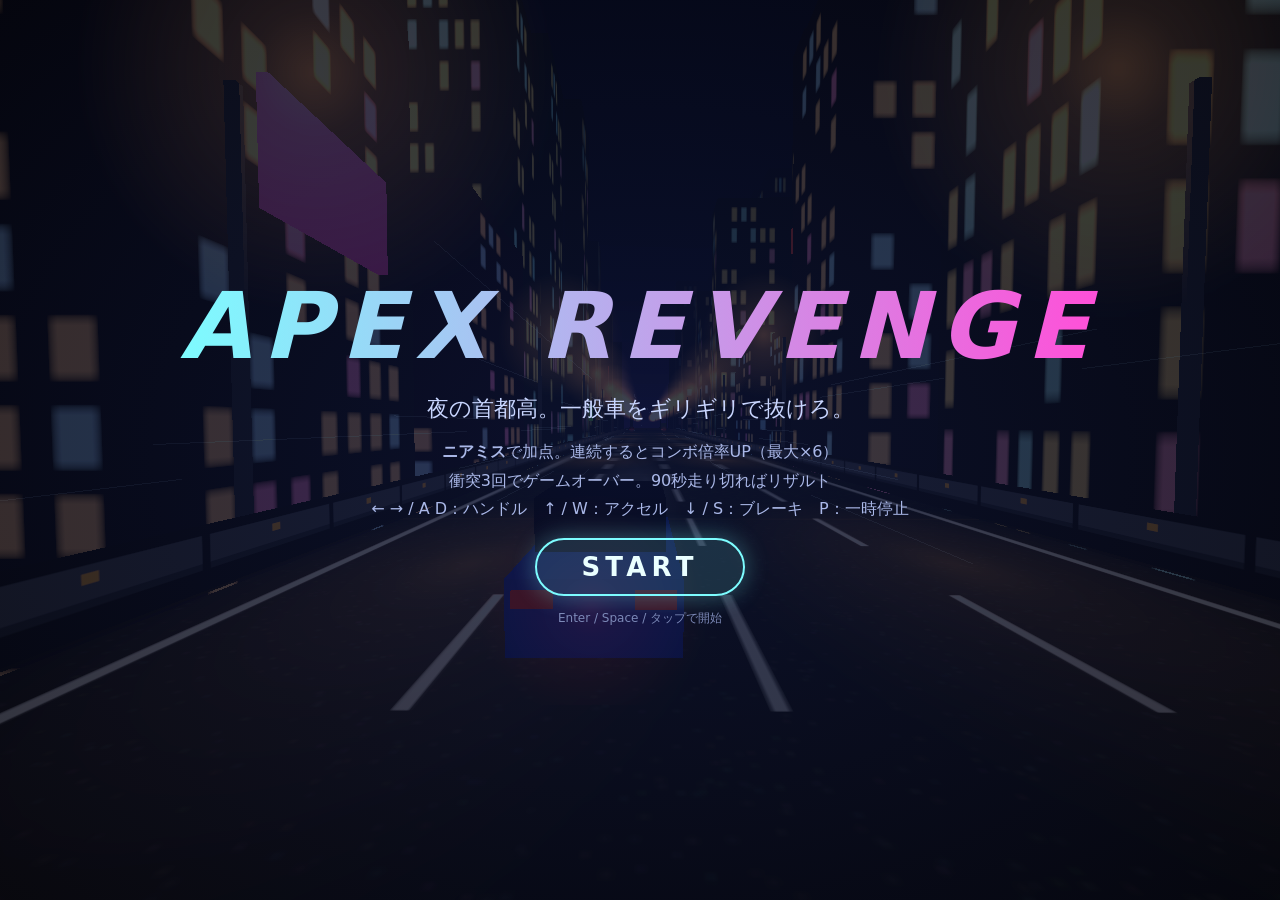
==== index.html @ e502a167 "APEX REVENGE static site" ====
<!doctype html>
<html lang="ja"><head>
<meta charset="utf-8">
<meta name="viewport" content="width=device-width, initial-scale=1, viewport-fit=cover, user-scalable=no">
<meta name="apple-mobile-web-app-capable" content="yes">
<meta name="mobile-web-app-capable" content="yes">
<meta name="apple-mobile-web-app-status-bar-style" content="black-translucent">
<meta name="apple-mobile-web-app-title" content="APEX">
<meta name="theme-color" content="#05060d">
<meta name="format-detection" content="telephone=no">
<link rel="manifest" href="manifest.webmanifest">
<link rel="apple-touch-icon" href="icons/apple-touch-icon.png">
<title>APEX REVENGE | 夜の首都高</title>
<link rel="icon" href="data:,">
<link rel="stylesheet" href="style.css">
<script type="importmap">{ "imports": { "three": "./vendor/three.module.js" } }</script>
</head><body>
<canvas id="gl"></canvas>
<div id="flash"></div>
<div id="hud" hidden>
  <div class="hud-top">
    <div><span class="lbl">SCORE</span><b id="score">0</b></div>
    <div class="center"><span class="lbl">TIME</span><b id="time">90</b></div>
    <div class="right"><span class="lbl">LIFE</span><b id="life">♥♥♥</b></div>
  </div>
  <div id="combo" class="combo"></div>
  <div id="pop" class="pop"></div>
  <div class="hud-bottom"><b id="speed">0</b><span>km/h</span></div>
  <div id="fps" hidden></div>
</div>
<section id="title" class="screen">
  <h1>APEX REVENGE</h1>
  <p class="sub">夜の首都高。一般車をギリギリで抜けろ。</p>
  <ul class="how">
    <li><b>ニアミス</b>で加点。連続するとコンボ倍率UP（最大×6）</li>
    <li>衝突3回でゲームオーバー。90秒走り切ればリザルト</li>
    <li class="kb">← → / A D：ハンドル　↑ / W：アクセル　↓ / S：ブレーキ　P：一時停止</li>
    <li class="touch-only">画面左下の ◀ ▶ でハンドル、右下の ACCEL / BRAKE で加減速（スマホは横向き推奨）</li>
  </ul>
  <div id="tilt-ui" class="touch-only-block">
    <p id="tilt-status" class="muted"></p>
    <div class="row"><button id="tilt-toggle" class="chip">傾きハンドル</button><button id="tilt-invert" class="chip">操舵方向</button><button id="tilt-sens" class="chip">感度</button></div>
  </div>
  <button id="start" class="primary">START</button>
  <p class="muted">Enter / Space / タップで開始</p>
</section>
<section id="paused" class="screen" hidden><h2>一時停止</h2><button id="resume" class="primary">再開</button><button id="recenter2" class="chip touch-only-block">中心を合わせ直す</button><p class="muted">P / Esc</p></section>
<section id="result" class="screen" hidden>
  <h2 id="result-title">RESULT</h2>
  <div class="rank" id="rank">-</div>
  <dl>
    <dt>スコア</dt><dd id="r-score">0</dd>
    <dt>ニアミス</dt><dd id="r-near">0</dd>
    <dt>最大コンボ</dt><dd id="r-combo">0</dd>
    <dt>衝突</dt><dd id="r-crash">0</dd>
    <dt>走行距離</dt><dd id="r-dist">0</dd>
  </dl>
  <button id="retry" class="primary">もう一度</button>
  <p class="muted">Enter / R / タップ</p>
</section>
<div id="touch" hidden>
  <button id="recenter" class="chip recenter">⟲ 中心</button>
  <div class="pad left"><button id="t-left" aria-label="左">◀</button><button id="t-right" aria-label="右">▶</button></div>
  <div class="pad right"><button id="t-brake" aria-label="ブレーキ">BRAKE</button><button id="t-accel" aria-label="アクセル">ACCEL</button></div>
</div>
<aside id="a2hs" hidden>
  <b>全画面で遊ぶには</b>
  <span>Safariの共有ボタン <i>⬆︎</i> →「ホーム画面に追加」→ ホーム画面のアイコンから起動（ブラウザのバーが消えます）</span>
  <button id="a2hs-close" class="chip">閉じる</button>
</aside>
<div id="rotate" hidden>スマホを横向きにしてください</div>
<script type="module" src="src/main.mjs"></script>
</body></html>
---- style.css ----
*{box-sizing:border-box;-webkit-tap-highlight-color:transparent;user-select:none;-webkit-user-select:none;touch-action:none}
html,body{margin:0;height:100%;background:#05060d;color:#eaf2ff;font-family:system-ui,-apple-system,"Segoe UI","Hiragino Sans","Yu Gothic UI",sans-serif;overflow:hidden}
#gl{position:fixed;inset:0;width:100%;height:100%;display:block}
#flash{position:fixed;inset:0;pointer-events:none;opacity:0;background:#fff;transition:opacity .5s ease-out}
#hud{position:fixed;inset:0;pointer-events:none;font-variant-numeric:tabular-nums;text-shadow:0 0 12px #0008}
.hud-top{display:flex;justify-content:space-between;padding:calc(10px + env(safe-area-inset-top)) calc(16px + env(safe-area-inset-right)) 0 calc(16px + env(safe-area-inset-left))}
.hud-top .center{text-align:center}.hud-top .right{text-align:right}
.lbl{display:block;font-size:11px;letter-spacing:.2em;color:#8fb4ff}
.hud-top b{font-size:clamp(22px,4.2vw,40px);font-weight:700}
#life{color:#ff5b7a;letter-spacing:.1em}
.combo{position:absolute;left:50%;top:18%;transform:translateX(-50%);font-size:clamp(20px,4vw,38px);font-weight:800;color:#ffd24a;opacity:0;transition:opacity .15s}
.combo.on{opacity:1}
.pop{position:absolute;left:50%;top:30%;transform:translateX(-50%) scale(1);font-size:clamp(26px,5.5vw,56px);font-weight:900;color:#7dfcff;opacity:0;white-space:nowrap}
.pop.show{animation:pop .75s ease-out}
.pop.crash{color:#ff4d5e}
@keyframes pop{0%{opacity:0;transform:translateX(-50%) scale(.6)}15%{opacity:1;transform:translateX(-50%) scale(1.15)}100%{opacity:0;transform:translateX(-50%) translateY(-40px) scale(1)}}
.hud-bottom{position:absolute;left:50%;bottom:calc(14px + env(safe-area-inset-bottom));transform:translateX(-50%);display:flex;align-items:baseline;gap:6px}
.hud-bottom b{font-size:clamp(34px,7vw,64px);font-style:italic}.hud-bottom span{color:#8fb4ff}
#fps{position:absolute;left:8px;bottom:8px;font:12px monospace;color:#8f8}
.screen{position:fixed;inset:0;display:flex;flex-direction:column;align-items:center;justify-content:center;gap:14px;background:radial-gradient(ellipse at center,#0b1230cc,#02030acc);text-align:center;padding:16px}
.screen[hidden],#hud[hidden],#touch[hidden],#rotate[hidden]{display:none}
h1{margin:0;font-size:clamp(36px,9vw,92px);letter-spacing:.12em;font-style:italic;background:linear-gradient(90deg,#7dfcff,#ff4fd8);-webkit-background-clip:text;background-clip:text;color:transparent}
h2{margin:0;font-size:clamp(24px,5vw,44px);letter-spacing:.2em}
.sub{margin:0;font-size:clamp(14px,2.4vw,22px);color:#c9d6ff}
.how{list-style:none;margin:0;padding:0;font-size:clamp(12px,1.9vw,16px);color:#aab8e8;line-height:1.8}
.muted{margin:0;font-size:12px;color:#7d8ab8}
.primary{pointer-events:auto;font:inherit;font-weight:800;font-size:clamp(18px,3vw,26px);letter-spacing:.2em;padding:12px 44px;border:2px solid #7dfcff;border-radius:999px;background:#7dfcff22;color:#eaffff;cursor:pointer;box-shadow:0 0 24px #7dfcff55}
.primary:active{background:#7dfcff55}
.rank{font-size:clamp(70px,16vw,150px);font-weight:900;font-style:italic;color:#ffd24a;text-shadow:0 0 30px #ffd24a88;line-height:1}
dl{display:grid;grid-template-columns:auto auto;gap:6px 28px;margin:0;font-size:clamp(14px,2.4vw,20px)}
dt{color:#8fb4ff;text-align:right}dd{margin:0;text-align:left;font-weight:700}
.touch-only{display:none}
body.is-touch .touch-only{display:list-item}body.is-touch .kb{display:none}
#touch{position:fixed;inset:0;pointer-events:none}
.pad{position:absolute;bottom:calc(14px + env(safe-area-inset-bottom));display:flex;gap:14px}
.pad.left{left:calc(14px + env(safe-area-inset-left))}.pad.right{right:calc(14px + env(safe-area-inset-right))}
.pad button{pointer-events:auto;touch-action:none;font:inherit;font-weight:900;color:#eaffff;border:2px solid #7dfcffaa;background:#0b1a3a88;border-radius:22px;
  width:clamp(84px,16vw,130px);height:clamp(84px,24vh,130px);font-size:clamp(18px,3.4vw,30px);backdrop-filter:blur(2px)}
.pad button.down{background:#7dfcff66;border-color:#fff}
#t-accel{border-color:#7dff9a;width:clamp(110px,22vw,170px)}#t-brake{border-color:#ff7d8a}
#rotate{position:fixed;inset:0;display:flex;align-items:center;justify-content:center;background:#02030aee;font-size:20px;z-index:10}

.touch-only-block{display:none}
body.is-touch .touch-only-block{display:block}
.row{display:flex;gap:8px;justify-content:center;flex-wrap:wrap}
.chip{pointer-events:auto;font:inherit;font-weight:700;font-size:13px;padding:8px 14px;border-radius:999px;border:1px solid #7dfcff88;background:#0b1a3a99;color:#eaffff}
.recenter{position:absolute;top:calc(56px + env(safe-area-inset-top));right:calc(14px + env(safe-area-inset-right));display:none}
body.tilt-on .recenter{display:block}
body.tilt-on #t-left, body.tilt-on #t-right{display:none}
body.tilt-on .pad.left{display:none}
@media (max-height:460px){
  .screen{gap:6px;padding:6px}
  h1{font-size:clamp(28px,11vh,56px)}
  .sub{font-size:13px}.how{font-size:11px;line-height:1.5}
  .primary{padding:8px 34px;font-size:18px}
  .muted{font-size:10px}
  .rank{font-size:64px}
  dl{font-size:13px;gap:3px 20px}
}
.recenter{top:calc(84px + env(safe-area-inset-top))}
/* ---- iPhone landscape: Safari bars can leave only ~250px of height. Keep controls compact and the view clear. */
html,body{position:fixed;inset:0;width:100%;height:100%;overscroll-behavior:none}
#a2hs{position:fixed;left:50%;transform:translateX(-50%);top:calc(6px + env(safe-area-inset-top));z-index:5;display:flex;align-items:center;gap:10px;max-width:min(92vw,720px);
  padding:6px 10px;border-radius:12px;background:#0b1a3aee;border:1px solid #7dfcff88;font-size:12px;line-height:1.35}
#a2hs[hidden]{display:none}
@media (max-height:320px){
  .hud-top b{font-size:20px}.lbl{font-size:9px}
  .hud-bottom b{font-size:30px}
  .pad{bottom:calc(8px + env(safe-area-inset-bottom));gap:10px}
  .pad button{width:clamp(64px,13vw,96px);height:clamp(56px,22vh,84px);font-size:16px;border-radius:16px}
  #t-accel{width:clamp(84px,17vw,120px)}
  .recenter{top:calc(64px + env(safe-area-inset-top))}
  .pop{top:22%;font-size:24px}.combo{top:14%;font-size:18px}
}
@media (max-height:320px) and (min-aspect-ratio:2/1){.hud-bottom{display:none}}
#a2hs button{white-space:nowrap}
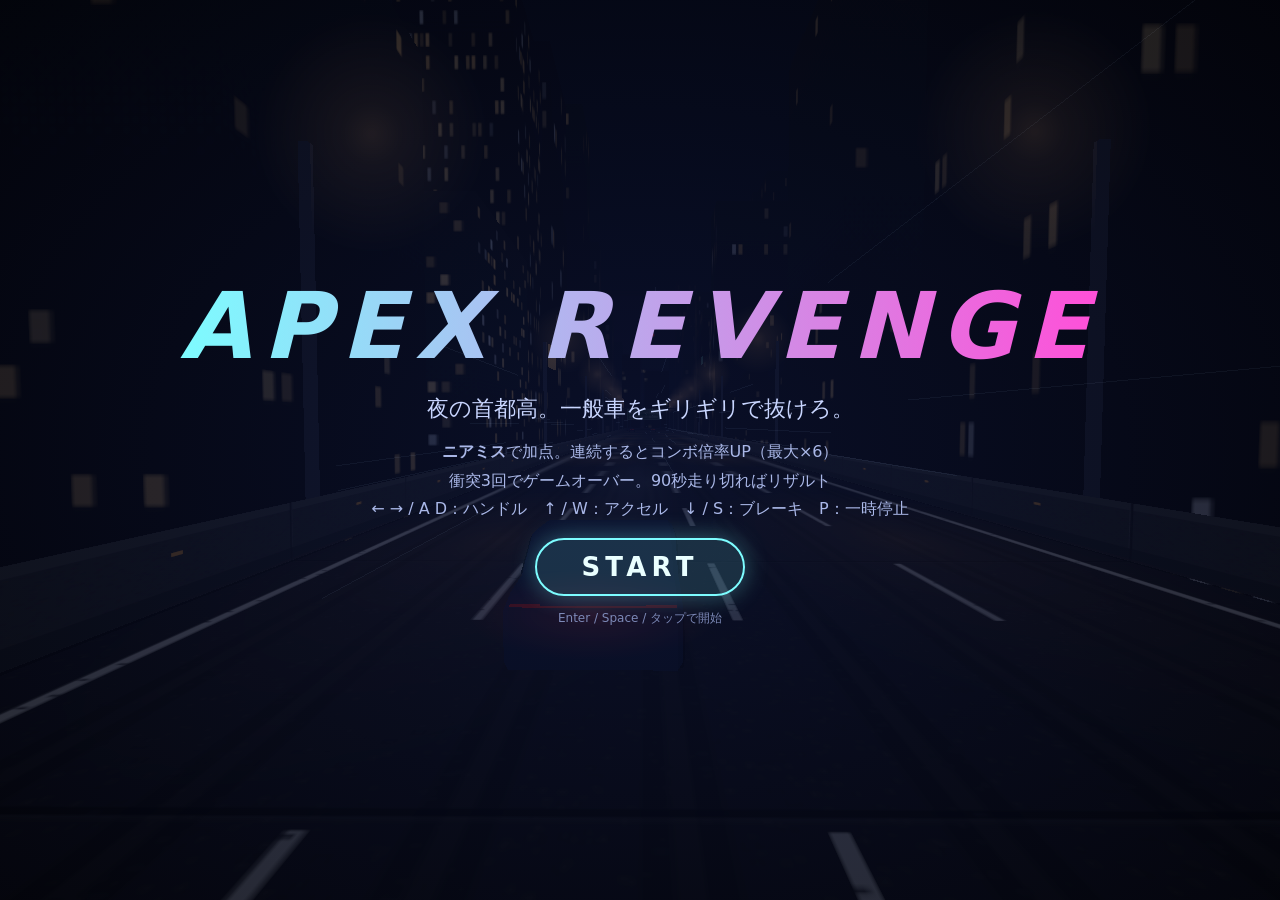
==== commit 59d59323: "APEX REVENGE: realism pass, squeeze pairs + DOUBLE NEAR MISS, Safari toolbar hint (play-evaluation b" ====
--- a/index.html
+++ b/index.html
@@ -63,10 +63,9 @@
   <div class="pad left"><button id="t-left" aria-label="左">◀</button><button id="t-right" aria-label="右">▶</button></div>
   <div class="pad right"><button id="t-brake" aria-label="ブレーキ">BRAKE</button><button id="t-accel" aria-label="アクセル">ACCEL</button></div>
 </div>
-<aside id="a2hs" hidden>
-  <b>全画面で遊ぶには</b>
-  <span>Safariの共有ボタン <i>⬆︎</i> →「ホーム画面に追加」→ ホーム画面のアイコンから起動（ブラウザのバーが消えます）</span>
-  <button id="a2hs-close" class="chip">閉じる</button>
+<aside id="safari-hint" hidden>
+  <span><b>画面を広くするには：</b>Safariのメニュー（<i>ぁあ</i> や <i>…</i>）→「ツールバーを非表示」。項目名はiOSのバージョンで異なる場合があります。<small>任意：共有 →「ホーム画面に追加」から起動すると、さらに広く使えます。</small></span>
+  <button id="safari-hint-close" class="chip" aria-label="閉じる">×</button>
 </aside>
 <div id="rotate" hidden>スマホを横向きにしてください</div>
 <script type="module" src="src/main.mjs"></script>
--- a/style.css
+++ b/style.css
@@ -60,9 +60,12 @@
 .recenter{top:calc(84px + env(safe-area-inset-top))}
 /* ---- iPhone landscape: Safari bars can leave only ~250px of height. Keep controls compact and the view clear. */
 html,body{position:fixed;inset:0;width:100%;height:100%;overscroll-behavior:none}
-#a2hs{position:fixed;left:50%;transform:translateX(-50%);top:calc(6px + env(safe-area-inset-top));z-index:5;display:flex;align-items:center;gap:10px;max-width:min(92vw,720px);
-  padding:6px 10px;border-radius:12px;background:#0b1a3aee;border:1px solid #7dfcff88;font-size:12px;line-height:1.35}
-#a2hs[hidden]{display:none}
+#safari-hint{position:fixed;left:50%;transform:translateX(-50%);top:calc(4px + env(safe-area-inset-top));z-index:5;display:flex;align-items:flex-start;gap:8px;
+  width:min(94vw,640px);padding:5px 8px;border-radius:10px;background:#0b1a3ae6;border:1px solid #7dfcff55;font-size:11px;line-height:1.35;color:#cfe0ff}
+#safari-hint small{display:block;margin-top:2px;color:#8fa4d0;font-size:10px}
+#safari-hint i{font-style:normal;border:1px solid #7dfcff66;border-radius:4px;padding:0 3px}
+#safari-hint .chip{padding:0 9px;font-size:14px;line-height:22px;flex:none}
+#safari-hint[hidden]{display:none}
 @media (max-height:320px){
   .hud-top b{font-size:20px}.lbl{font-size:9px}
   .hud-bottom b{font-size:30px}
@@ -73,4 +76,7 @@
   .pop{top:22%;font-size:24px}.combo{top:14%;font-size:18px}
 }
 @media (max-height:320px) and (min-aspect-ratio:2/1){.hud-bottom{display:none}}
-#a2hs button{white-space:nowrap}
+.pop.double{color:#ffd24a;font-size:clamp(30px,6.5vw,66px);text-shadow:0 0 22px #ffb300aa}
+
+/* very short landscape viewports (Safari with bars): free room for the hint and keep START visible */
+@media (max-height:320px){ body:has(#safari-hint:not([hidden])) #title{padding-top:46px} body:has(#safari-hint:not([hidden])) #title .sub, body:has(#safari-hint:not([hidden])) #title > .muted:last-child{display:none} }
